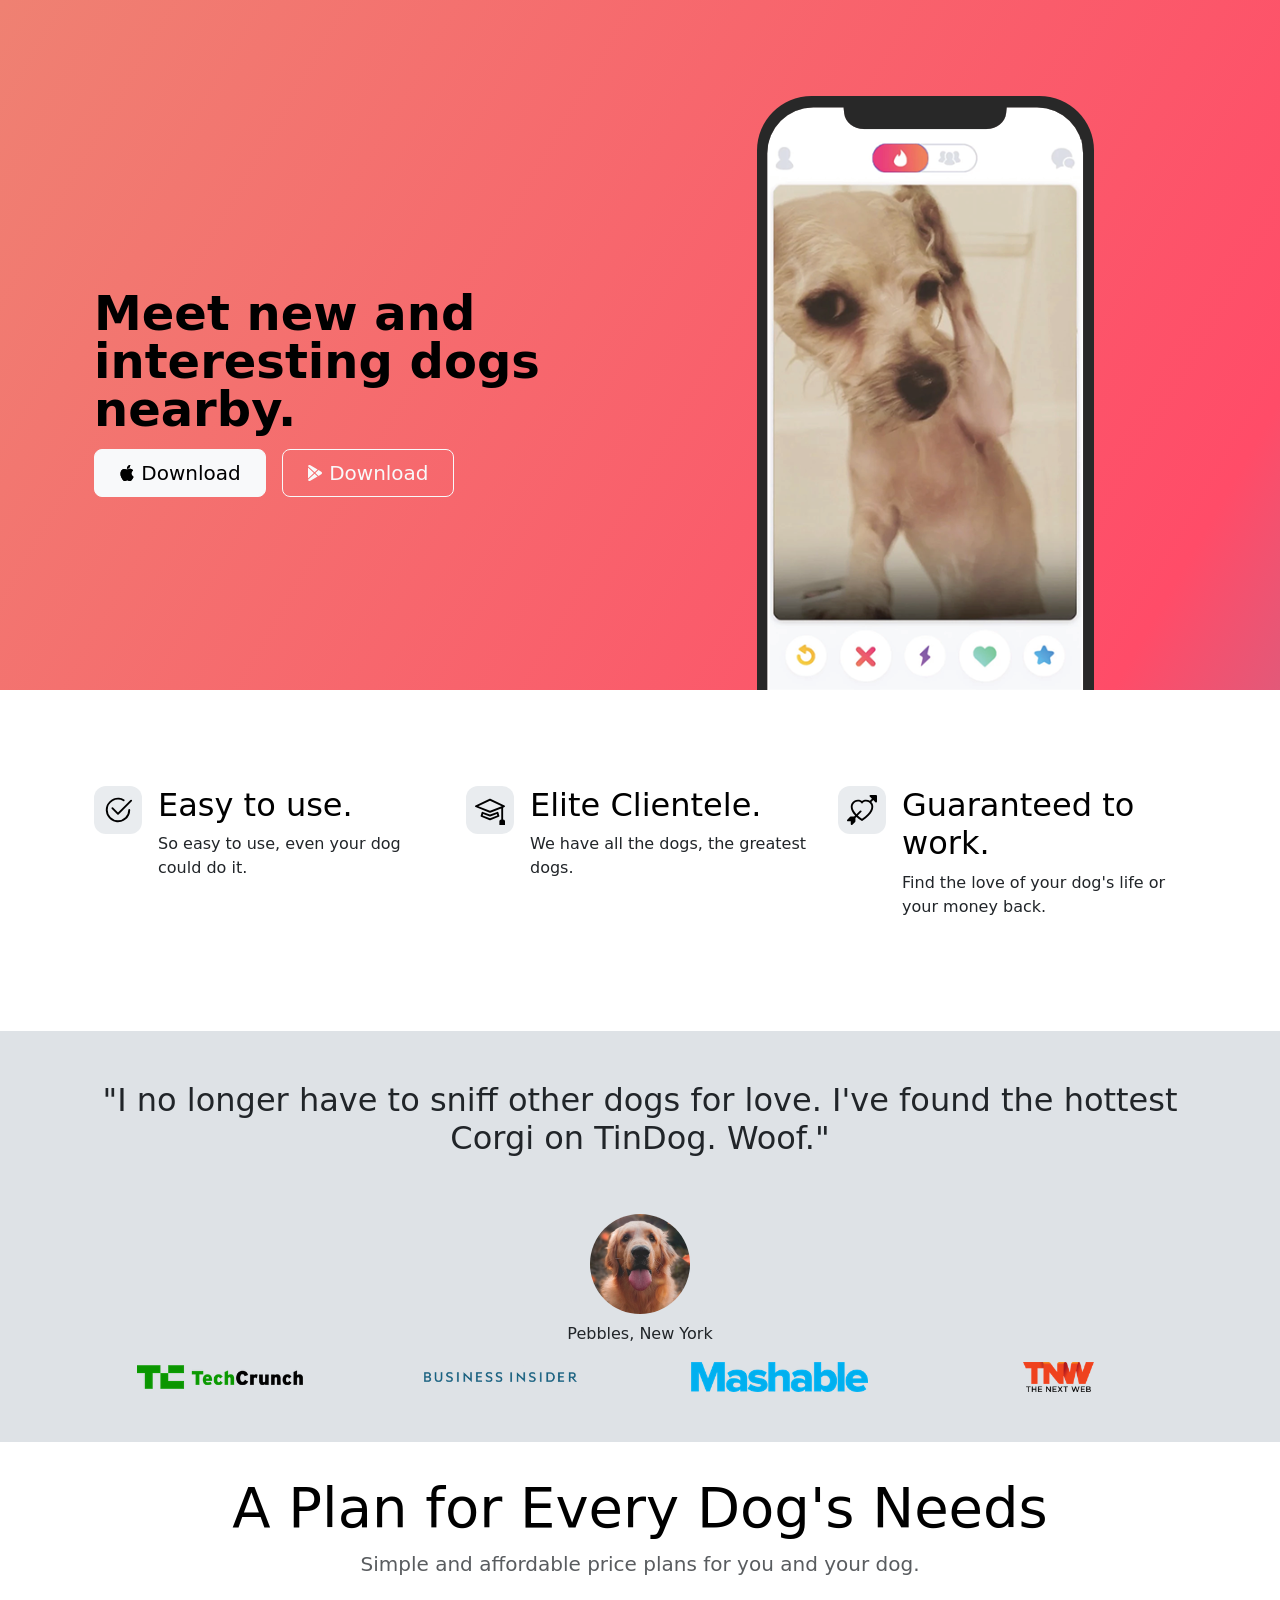
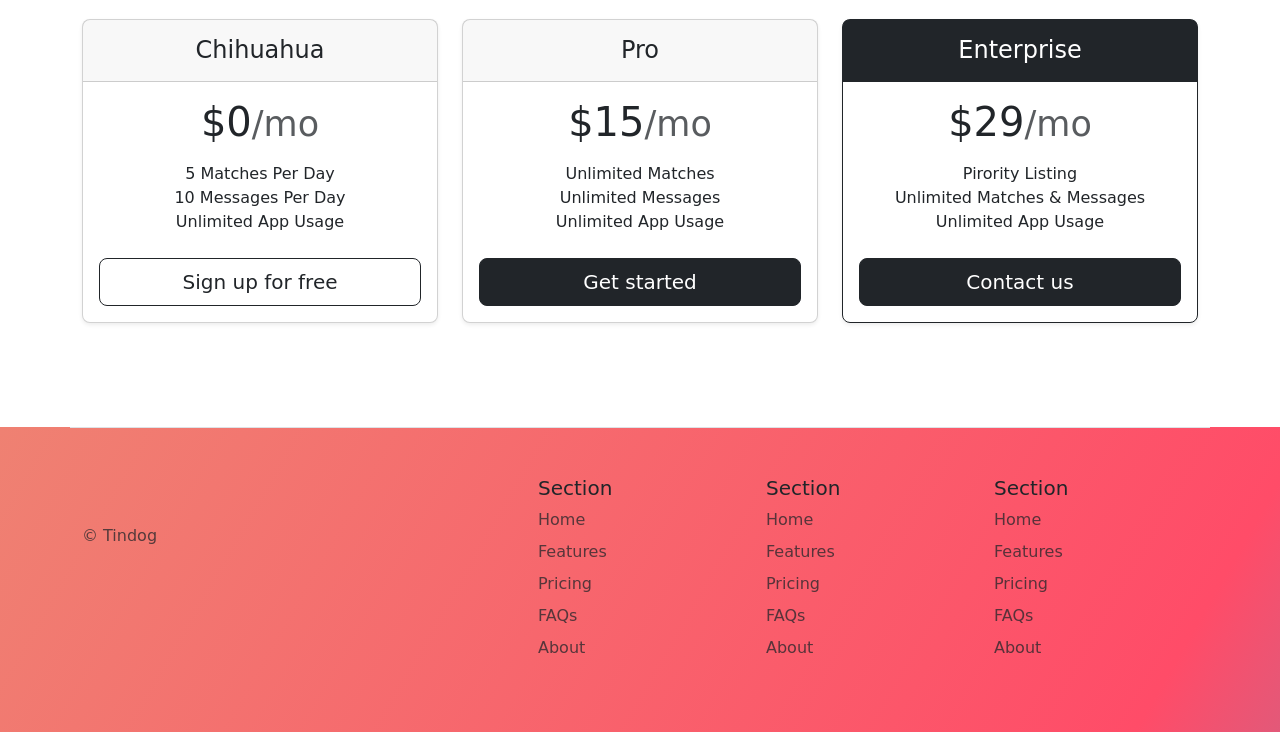
==== index.html @ c6c45dcd "Add files via upload" ====
<!DOCTYPE html>
<html lang="en">

<head>
  <meta charset="UTF-8">
  <meta name="viewport" content="width=device-width, initial-scale=1.0">
  <title>TinDog</title>
  <link href="https://cdn.jsdelivr.net/npm/bootstrap@5.3.2/dist/css/bootstrap.min.css" rel="stylesheet" integrity="sha384-T3c6CoIi6uLrA9TneNEoa7RxnatzjcDSCmG1MXxSR1GAsXEV/Dwwykc2MPK8M2HN" crossorigin="anonymous">
  <link rel="stylesheet" href="./css/style.css">
</head>

<body>

  <!-- Title -->
  <section id="title" class="gradient-background ">
  <div class="container col-xxl-8 px-4 pt-5 ">
      <div class="row flex-lg-row-reverse align-items-center g-5 pt-5">
        <div class="col-10 col-sm-8 col-lg-6">
          <img src="./images/iphone.png" class="d-block mx-lg-auto img-fluid" alt="Bootstrap Themes" height="200" loading="lazy">
        </div>
        <div class="col-lg-6">
          <h1 class="display-5 fw-bold text-body-emphasis lh-1 mb-3">Meet new and interesting dogs nearby.</h1>
          
          <div class="d-grid gap-2 d-md-flex justify-content-md-start">
            <button type="button" class="btn btn-light btn-lg px-4 me-md-2"><svg xmlns="http://www.w3.org/2000/svg" width="16" height="16" fill="currentColor"
              class="bi bi-apple mb-1" viewBox="0 0 16 16">
<path
                d="M11.182.008C11.148-.03 9.923.023 8.857 1.18c-1.066 1.156-.902 2.482-.878 2.516.024.034 1.52.087 2.475-1.258.955-1.345.762-2.391.728-2.43Zm3.314 11.733c-.048-.096-2.325-1.234-2.113-3.422.212-2.189 1.675-2.789 1.698-2.854.023-.065-.597-.79-1.254-1.157a3.692 3.692 0 0 0-1.563-.434c-.108-.003-.483-.095-1.254.116-.508.139-1.653.589-1.968.607-.316.018-1.256-.522-2.267-.665-.647-.125-1.333.131-1.824.328-.49.196-1.422.754-2.074 2.237-.652 1.482-.311 3.83-.067 4.56.244.729.625 1.924 1.273 2.796.576.984 1.34 1.667 1.659 1.899.319.232 1.219.386 1.843.067.502-.308 1.408-.485 1.766-.472.357.013 1.061.154 1.782.539.571.197 1.111.115 1.652-.105.541-.221 1.324-1.059 2.238-2.758.347-.79.505-1.217.473-1.282Z" />
<path
                d="M11.182.008C11.148-.03 9.923.023 8.857 1.18c-1.066 1.156-.902 2.482-.878 2.516.024.034 1.52.087 2.475-1.258.955-1.345.762-2.391.728-2.43Zm3.314 11.733c-.048-.096-2.325-1.234-2.113-3.422.212-2.189 1.675-2.789 1.698-2.854.023-.065-.597-.79-1.254-1.157a3.692 3.692 0 0 0-1.563-.434c-.108-.003-.483-.095-1.254.116-.508.139-1.653.589-1.968.607-.316.018-1.256-.522-2.267-.665-.647-.125-1.333.131-1.824.328-.49.196-1.422.754-2.074 2.237-.652 1.482-.311 3.83-.067 4.56.244.729.625 1.924 1.273 2.796.576.984 1.34 1.667 1.659 1.899.319.232 1.219.386 1.843.067.502-.308 1.408-.485 1.766-.472.357.013 1.061.154 1.782.539.571.197 1.111.115 1.652-.105.541-.221 1.324-1.059 2.238-2.758.347-.79.505-1.217.473-1.282Z" />
</svg> Download</button>
            <button type="button" class="btn btn-outline-light btn-lg px-4"><svg xmlns="http://www.w3.org/2000/svg"
              width="16" height="16" fill="currentColor" class="bi bi-google-play mb-1" viewBox="0 0 16 16">
              <path
                d="M14.222 9.374c1.037-.61 1.037-2.137 0-2.748L11.528 5.04 8.32 8l3.207 2.96 2.694-1.586Zm-3.595 2.116L7.583 8.68 1.03 14.73c.201 1.029 1.36 1.61 2.303 1.055l7.294-4.295ZM1 13.396V2.603L6.846 8 1 13.396ZM1.03 1.27l6.553 6.05 3.044-2.81L3.333.215C2.39-.341 1.231.24 1.03 1.27Z" />
            </svg> Download</button>
          </div>
        </div>
      </div>
    </div>
  </section>
  <!-- Features -->
  <section id="features">
    <div class="container px-4 py-5" id="hanging-icons">

      <div class="row g-4 py-5 row-cols-1 row-cols-lg-3">
        <div class="col d-flex align-items-start">
          <div class="icon-square text-body-emphasis bg-body-secondary d-inline-flex align-items-center justify-content-center fs-4 flex-shrink-0 me-3">
            <svg xmlns="http://www.w3.org/2000/svg" height="30" fill="currentColor" class="bi bi-check2-circle"
              viewBox="0 0 16 16">
<path
                d="M2.5 8a5.5 5.5 0 0 1 8.25-4.764.5.5 0 0 0 .5-.866A6.5 6.5 0 1 0 14.5 8a.5.5 0 0 0-1 0 5.5 5.5 0 1 1-11 0z" />
<path
                d="M15.354 3.354a.5.5 0 0 0-.708-.708L8 9.293 5.354 6.646a.5.5 0 1 0-.708.708l3 3a.5.5 0 0 0 .708 0l7-7z" />
</svg>
          </div>
          <div>
            <h3 class="fs-2 text-body-emphasis">Easy to use.</h3>
            <p>So easy to use, even your dog could do it.</p>
            
          </div>
        </div>
        <div class="col d-flex align-items-start">
          <div class="icon-square text-body-emphasis bg-body-secondary d-inline-flex align-items-center justify-content-center fs-4 flex-shrink-0 me-3">
            <svg xmlns="http://www.w3.org/2000/svg" height="30" fill="currentColor" class="bi bi-mortarboard" viewBox="0 0 16 16">
              <path d="M8.211 2.047a.5.5 0 0 0-.422 0l-7.5 3.5a.5.5 0 0 0 .025.917l7.5 3a.5.5 0 0 0 .372 0L14 7.14V13a1 1 0 0 0-1 1v2h3v-2a1 1 0 0 0-1-1V6.739l.686-.275a.5.5 0 0 0 .025-.917l-7.5-3.5ZM8 8.46 1.758 5.965 8 3.052l6.242 2.913L8 8.46Z"/>
              <path d="M4.176 9.032a.5.5 0 0 0-.656.327l-.5 1.7a.5.5 0 0 0 .294.605l4.5 1.8a.5.5 0 0 0 .372 0l4.5-1.8a.5.5 0 0 0 .294-.605l-.5-1.7a.5.5 0 0 0-.656-.327L8 10.466 4.176 9.032Zm-.068 1.873.22-.748 3.496 1.311a.5.5 0 0 0 .352 0l3.496-1.311.22.748L8 12.46l-3.892-1.556Z"/>
              </svg>
          </div>
          <div>
            <h3 class="fs-2 text-body-emphasis">Elite Clientele.</h3>
            <p>We have all the dogs, the greatest dogs.</p>
            
          </div>
        </div>
        <div class="col d-flex align-items-start">
          <div class="icon-square text-body-emphasis bg-body-secondary d-inline-flex align-items-center justify-content-center fs-4 flex-shrink-0 me-3">
            <svg xmlns="http://www.w3.org/2000/svg" height="30" fill="currentColor" class="bi bi-arrow-through-heart"
              viewBox="0 0 16 16">
<path fill-rule="evenodd"
                d="M2.854 15.854A.5.5 0 0 1 2 15.5V14H.5a.5.5 0 0 1-.354-.854l1.5-1.5A.5.5 0 0 1 2 11.5h1.793l.53-.53c-.771-.802-1.328-1.58-1.704-2.32-.798-1.575-.775-2.996-.213-4.092C3.426 2.565 6.18 1.809 8 3.233c1.25-.98 2.944-.928 4.212-.152L13.292 2 12.147.854A.5.5 0 0 1 12.5 0h3a.5.5 0 0 1 .5.5v3a.5.5 0 0 1-.854.354L14 2.707l-1.006 1.006c.236.248.44.531.6.845.562 1.096.585 2.517-.213 4.092-.793 1.563-2.395 3.288-5.105 5.08L8 13.912l-.276-.182a21.86 21.86 0 0 1-2.685-2.062l-.539.54V14a.5.5 0 0 1-.146.354l-1.5 1.5Zm2.893-4.894A20.419 20.419 0 0 0 8 12.71c2.456-1.666 3.827-3.207 4.489-4.512.679-1.34.607-2.42.215-3.185-.817-1.595-3.087-2.054-4.346-.761L8 4.62l-.358-.368c-1.259-1.293-3.53-.834-4.346.761-.392.766-.464 1.845.215 3.185.323.636.815 1.33 1.519 2.065l1.866-1.867a.5.5 0 1 1 .708.708L5.747 10.96Z" />
</svg>
          </div>
          <div>
            <h3 class="fs-2 text-body-emphasis">Guaranteed to work.</h3>
            <p>Find the love of your dog's life or your money back.</p>
            
          </div>
        </div>
      </div>
    </div>
  </section>
  <!-- Testimonial -->
  <section id="testimonial" class="testimonial-sect">
    <div class="test container">
      <h2>"I no longer have to sniff other dogs for love. I've found the hottest Corgi on TinDog. Woof."</h2>
      <img class="profile-img mt-5" src="./images/dog-img.jpg"/>
      <p class="mt-2">Pebbles, New York</p>
      

      <div class="test-box">
         <div><img src="./images/techcrunch.png" height="30px"/></div>
         <div><img src="./images/bizinsider.png" height="30px"/></div>
         <div><img src="./images/mashable.png" height="30px"/></div>
         <div><img src="./images/tnw.png" height="30px"/></div>
      </div>
    </div>
  </section>
  <!-- Pricing -->
  <section id="pricing">
    <div class="container py-3">
      <div class="pricing-header p-3 pb-md-4 mx-auto text-center">
        <h2 class="display-4 fw-normal text-body-emphasis">A Plan for Every Dog's Needs</h1>
        <p class="fs-5 text-body-secondary">Simple and affordable price plans for you and your dog.</p>
      </div>
      <div class="row row-cols-1 row-cols-md-3 mb-3 text-center">
        <div class="col">
          <div class="card mb-4 rounded-3 shadow-sm">
            <div class="card-header py-3">
              <h4 class="my-0 fw-normal">Chihuahua</h4>
            </div>
            <div class="card-body">
              <h1 class="card-title pricing-card-title">$0<small class="text-body-secondary fw-light">/mo</small></h1>
              <ul class="list-unstyled mt-3 mb-4">
                <li>5 Matches Per Day </li>
                <li>10 Messages Per Day</li>
                <li>Unlimited App Usage</li>
              </ul>
              <button type="button" class="w-100 btn btn-lg btn-outline-dark">Sign up for free</button>
            </div>
          </div>
        </div>
        <div class="col">
          <div class="card mb-4 rounded-3 shadow-sm">
            <div class="card-header py-3">
              <h4 class="my-0 fw-normal">Pro</h4>
            </div>
            <div class="card-body">
              <h1 class="card-title pricing-card-title">$15<small class="text-body-secondary fw-light">/mo</small></h1>
              <ul class="list-unstyled mt-3 mb-4">
                <li>Unlimited Matches
                  
                  </li>
                <li>Unlimited Messages</li>
                <li>Unlimited App Usage</li>
            
              </ul>
              <button type="button" class="w-100 btn btn-lg btn-dark">Get started</button>
            </div>
          </div>
        </div>
        <div class="col">
          <div class="card mb-4 rounded-3 shadow-sm border-dark">
            <div class="card-header py-3 text-bg-dark border-dark">
              <h4 class="my-0 fw-normal">Enterprise</h4>
            </div>
            <div class="card-body">
              <h1 class="card-title pricing-card-title">$29<small class="text-body-secondary fw-light">/mo</small></h1>
              <ul class="list-unstyled mt-3 mb-4">
                <li>Pirority Listing
                  
                  </li>
                <li>Unlimited Matches & Messages</li>
                <li>Unlimited App Usage</li>
                
              </ul>
              <button type="button" class="w-100 btn btn-lg btn-dark">Contact us</button>
            </div>
          </div>
        </div>
      </div>
    </div>
  </section>
  <!-- Footer -->
  <section id="footer" class="gradient-background">
    <div class="container">
      <footer class="row row-cols-1 row-cols-sm-2 row-cols-md-5 py-5 mt-5 border-top">
        <div class="col mb-3">
          <a href="/" class="d-flex align-items-center mb-3 link-body-emphasis text-decoration-none">
            <svg class="bi me-2" width="40" height="32"><use xlink:href="#bootstrap"></use></svg>
          </a>
          <p class="text-body-secondary">© Tindog</p>
        </div>
    
        <div class="col mb-3">
    
        </div>
    
        <div class="col mb-3">
          <h5>Section</h5>
          <ul class="nav flex-column">
            <li class="nav-item mb-2"><a href="#" class="nav-link p-0 text-body-secondary">Home</a></li>
            <li class="nav-item mb-2"><a href="#" class="nav-link p-0 text-body-secondary">Features</a></li>
            <li class="nav-item mb-2"><a href="#" class="nav-link p-0 text-body-secondary">Pricing</a></li>
            <li class="nav-item mb-2"><a href="#" class="nav-link p-0 text-body-secondary">FAQs</a></li>
            <li class="nav-item mb-2"><a href="#" class="nav-link p-0 text-body-secondary">About</a></li>
          </ul>
        </div>
    
        <div class="col mb-3">
          <h5>Section</h5>
          <ul class="nav flex-column">
            <li class="nav-item mb-2"><a href="#" class="nav-link p-0 text-body-secondary">Home</a></li>
            <li class="nav-item mb-2"><a href="#" class="nav-link p-0 text-body-secondary">Features</a></li>
            <li class="nav-item mb-2"><a href="#" class="nav-link p-0 text-body-secondary">Pricing</a></li>
            <li class="nav-item mb-2"><a href="#" class="nav-link p-0 text-body-secondary">FAQs</a></li>
            <li class="nav-item mb-2"><a href="#" class="nav-link p-0 text-body-secondary">About</a></li>
          </ul>
        </div>
    
        <div class="col mb-3">
          <h5>Section</h5>
          <ul class="nav flex-column">
            <li class="nav-item mb-2"><a href="#" class="nav-link p-0 text-body-secondary">Home</a></li>
            <li class="nav-item mb-2"><a href="#" class="nav-link p-0 text-body-secondary">Features</a></li>
            <li class="nav-item mb-2"><a href="#" class="nav-link p-0 text-body-secondary">Pricing</a></li>
            <li class="nav-item mb-2"><a href="#" class="nav-link p-0 text-body-secondary">FAQs</a></li>
            <li class="nav-item mb-2"><a href="#" class="nav-link p-0 text-body-secondary">About</a></li>
          </ul>
        </div>
      </footer>
    </div>
  </section>
</body>

</html>
---- css/style.css ----
.gradient-background {
  background: linear-gradient(300deg, #00bfff, #ff4c68, #ef8172);
  background-size: 180% 180%;
  animation: gradient-animation 18s ease infinite;
}

@keyframes gradient-animation {
  0% {
    background-position: 0% 50%;
  }
  50% {
    background-position: 100% 50%;
  }
  100% {
    background-position: 0% 50%;
  }
}

.icon-square {
  width: 3rem;
  height: 3rem;
  border-radius: 0.75rem;
}


.py-5{
  padding-bottom: 0px;
}


.test{
  text-align: center;
}

.profile-img{
  height: 100px;
  border-radius: 50%;
}

.test-box{
  display: grid;
  grid-template-columns: 1fr 1fr 1fr 1fr;

  margin-top: 10px;
  
}
.testimonial-sect{
  background-color: #dee2e6;
  padding-top: 50px;
  padding-bottom: 50px;
}
@media (max-width: 800px){
  .test-box{
    display: grid;
    grid-template-columns: 1fr;
    gap: 20px;
    margin-bottom: 10px;

  }
}
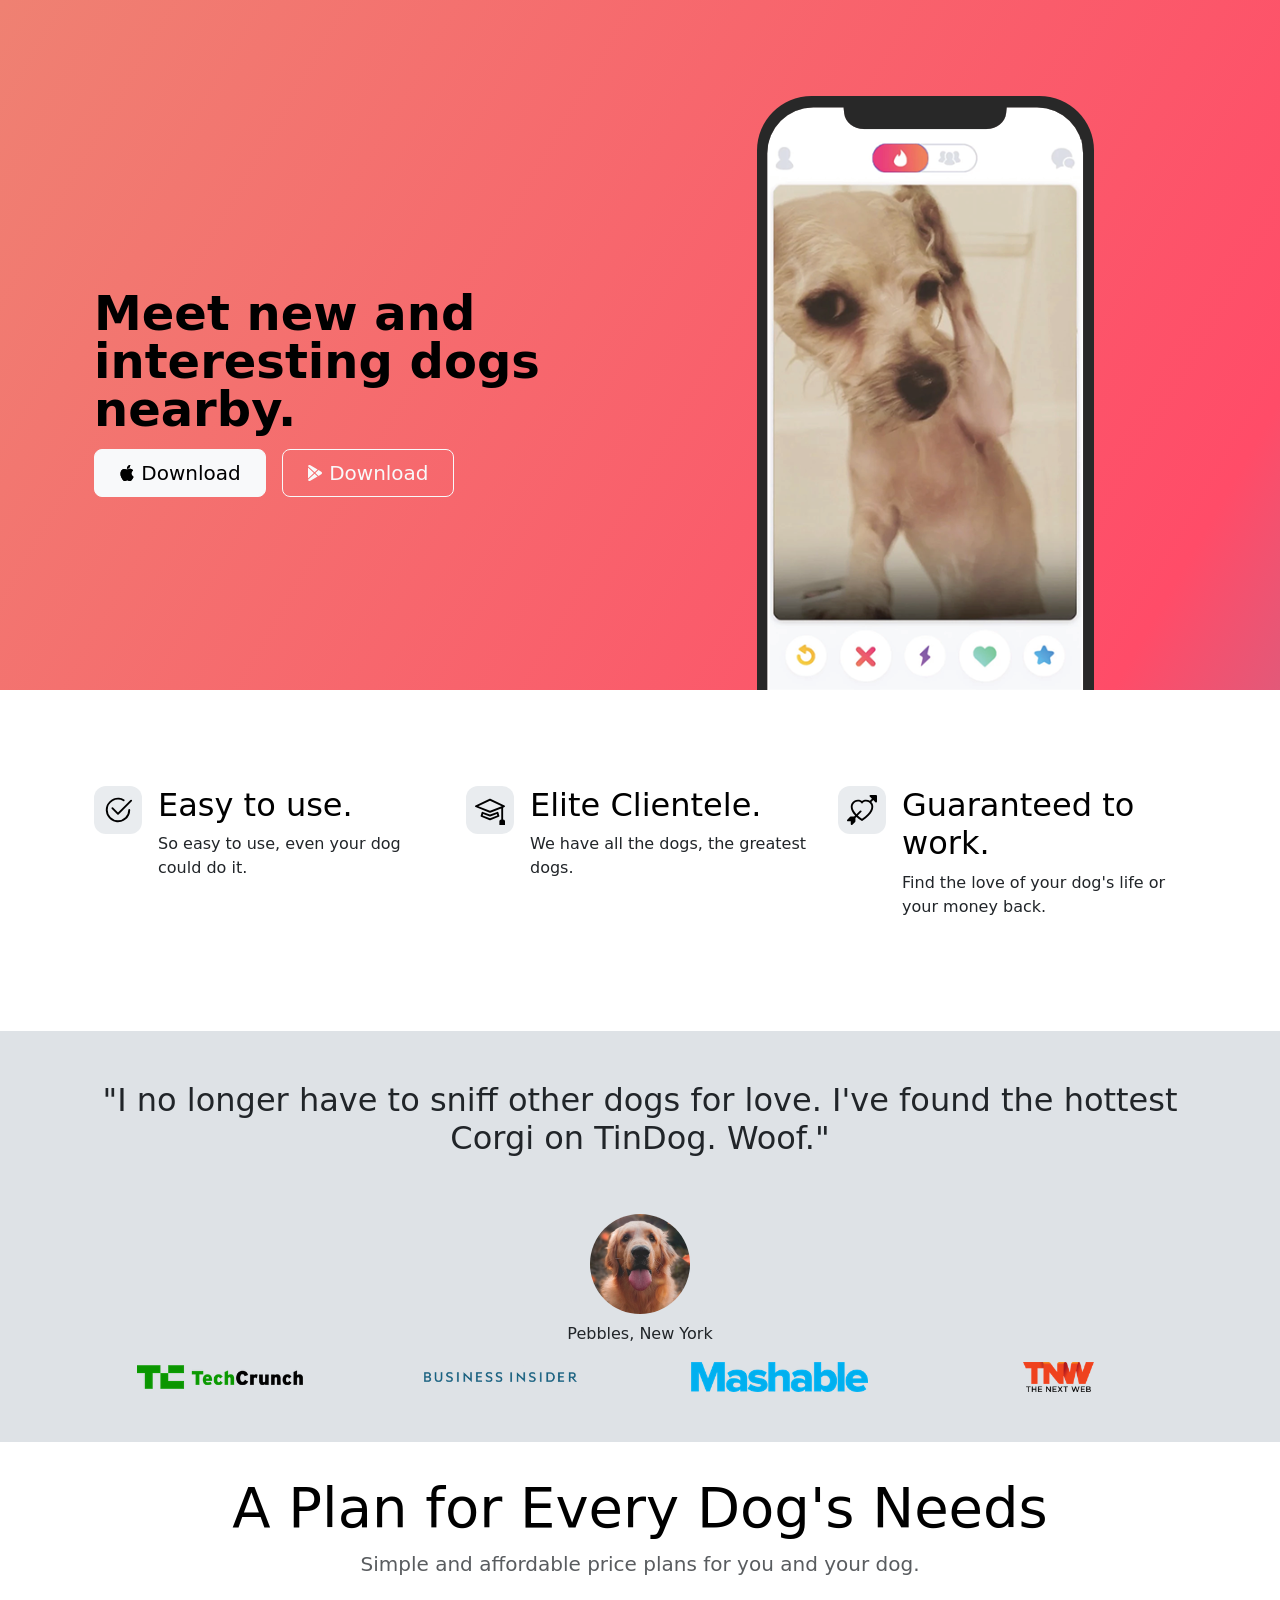
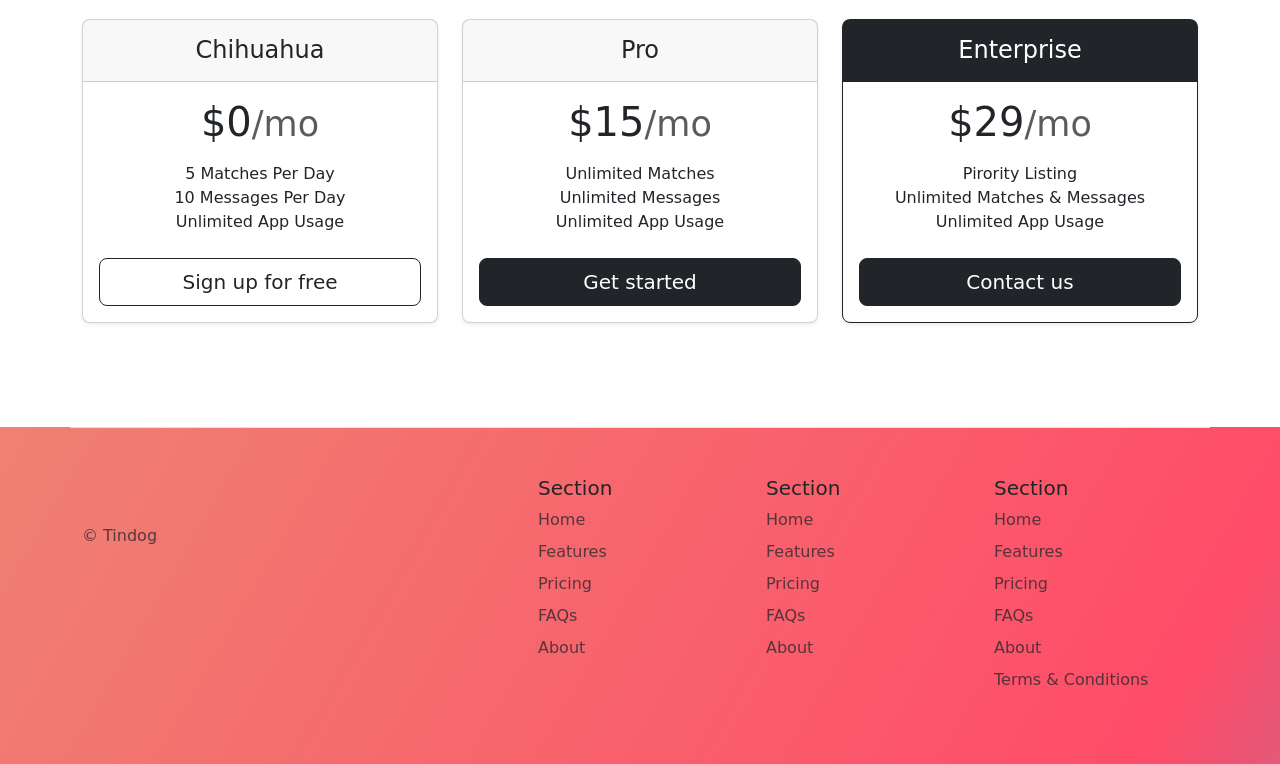
==== commit fb1d62b3: "Adding Terms & Condition Page" ====
--- a/index.html
+++ b/index.html
@@ -216,6 +216,9 @@
             <li class="nav-item mb-2"><a href="#" class="nav-link p-0 text-body-secondary">Pricing</a></li>
             <li class="nav-item mb-2"><a href="#" class="nav-link p-0 text-body-secondary">FAQs</a></li>
             <li class="nav-item mb-2"><a href="#" class="nav-link p-0 text-body-secondary">About</a></li>
+            <li class="nav-item mb-2">
+              <a href="terms.html" class="nav-link p-0 text-body-secondary">Terms & Conditions</a>
+            </li>
           </ul>
         </div>
       </footer>
